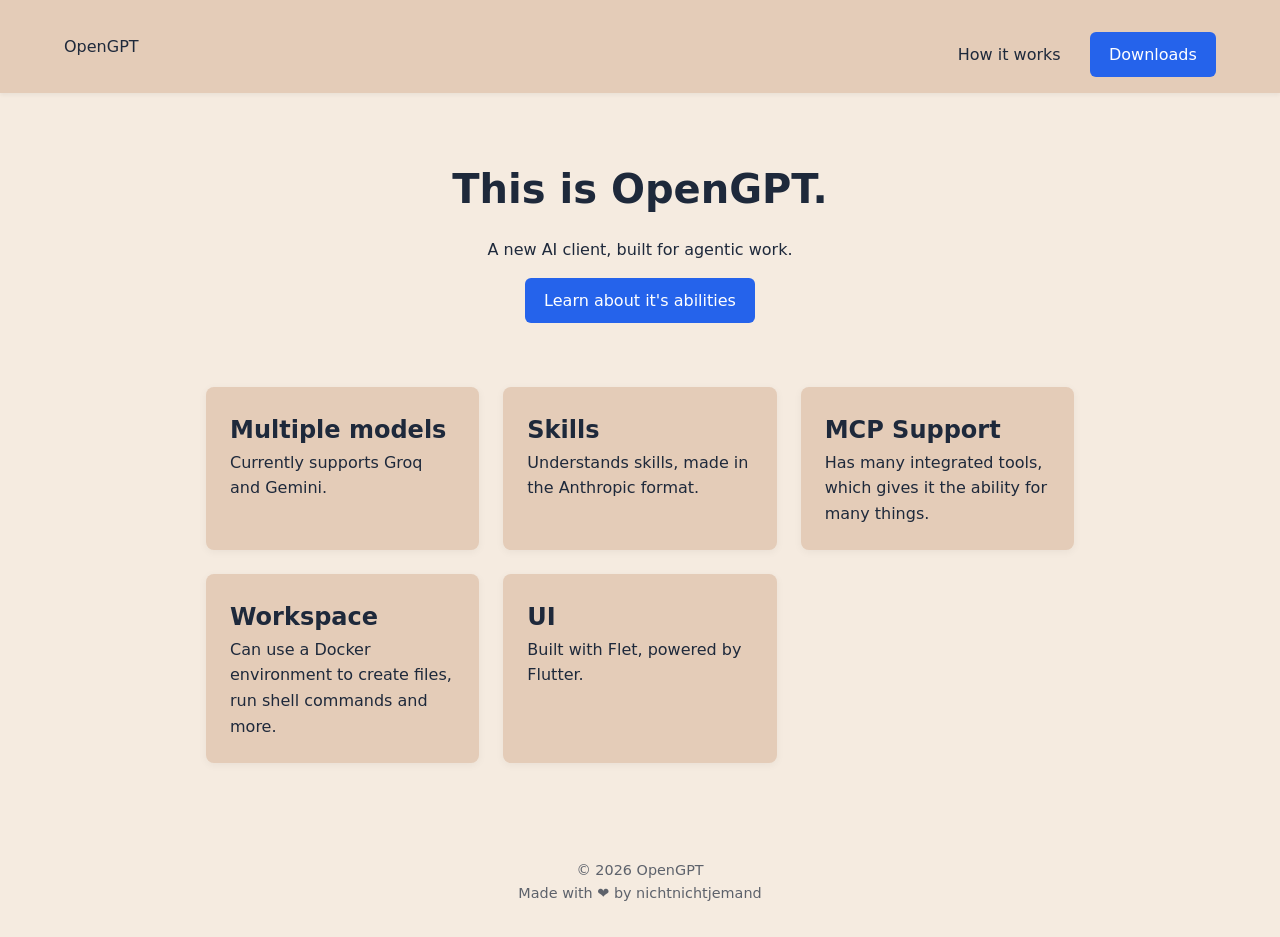
==== docs/index.html @ f940856c "Add first website draft" ====
<!DOCTYPE html>
<html lang="de">

<head>
    <meta charset="UTF-8">
    <meta name="viewport" content="width=device-width, initial-scale=1.0">
    <meta name="description" content="A custom AI client!">
    <title>OpenGPT - A new AI client</title>
    <link rel="icon" href="icon.png" type="image/x-icon">
    <link rel="stylesheet" href="style.css">
</head>

<body>

    <body>
        <header class="navbar">
            <div class="logo">OpenGPT</div>
            <nav>
                <a href="#features">How it works</a>
                <a href="#kontakt" class="btn">Downloads</a>
            </nav>
        </header>

        <main>
            <section class="hero">
                <h1>This is OpenGPT.</h1>
                <p>A new AI client, built for agentic work.</p>
                <a href="#features" class="btn">Learn about it's abilities</a>
            </section>

            <section id="features" class="grid">
                <div class="card">
                    <h2>Multiple models</h2>
                    <p>Currently supports Groq and Gemini.</p>
                </div>
                <div class="card">
                    <h2>Skills</h2>
                    <p>Understands skills, made in the Anthropic format.</p>
                </div>
                <div class="card">
                    <h2>MCP Support</h2>
                    <p>Has many integrated tools, which gives it the ability for many things.</p>
                </div>
                <div class="card">
                    <h2>Workspace</h2>
                    <p>Can use a Docker environment to create files, run shell commands and more.</p>
                </div>
                <div class="card">
                    <h2>UI</h2>
                    <p>Built with Flet, powered by Flutter.</p>
                </div>
            </section>
        </main>

        <footer id="contact">
            <p>&copy; 2026 OpenGPT</p>
            <p>Made with ❤️ by nichtnichtjemand</p>
        </footer>
    </body>

</body>

</html>
---- docs/style.css ----
:root {
    --bg-color: #f5ebe0;
    --surface-color: #e4ccb8;
    --text-color: #1e293b;
    --accent-color: #2563eb;
    --accent-hover: #1d4ed8;
}

* {
    box-sizing: border-box;
    margin: 0;
    padding: 0;
}

body {
    font-family: system-ui, -apple-system, sans-serif;
    background-color: var(--bg-color);
    color: var(--text-color);
    line-height: 1.6;
}

.navbar {
    display: flex;
    justify-content: space-between;
    align-items: center;
    padding: 1rem 5%;
    background-color: var(--surface-color);
    box-shadow: 0 2px 4px rgba(0, 0, 0, 0.05);
}

.navbar a {
    text-decoration: none;
    color: var(--text-color);
    margin-left: 1.5rem;
}

.hero {
    text-align: center;
    padding: 4rem 1rem;
}

.hero h1 {
    font-size: 2.5rem;
    margin-bottom: 1rem;
}

.btn {
    display: inline-block;
    background-color: var(--accent-color);
    color: #ffffff !important;
    padding: 0.6rem 1.2rem;
    border-radius: 6px;
    text-decoration: none;
    margin-top: 1rem;
    transition: background 0.2s;
}

.btn:hover {
    background-color: var(--accent-hover);
}

.grid {
    display: grid;
    grid-template-columns: repeat(auto-fit, minmax(250px, 1fr));
    gap: 1.5rem;
    max-width: 900px;
    margin: 0 auto 4rem;
    padding: 0 1rem;
}

.card {
    background-color: var(--surface-color);
    padding: 1.5rem;
    border-radius: 8px;
    box-shadow: 0 2px 8px rgba(0, 0, 0, 0.05);
}

footer {
    text-align: center;
    padding: 2rem;
    font-size: 0.9rem;
    opacity: 0.7;
}
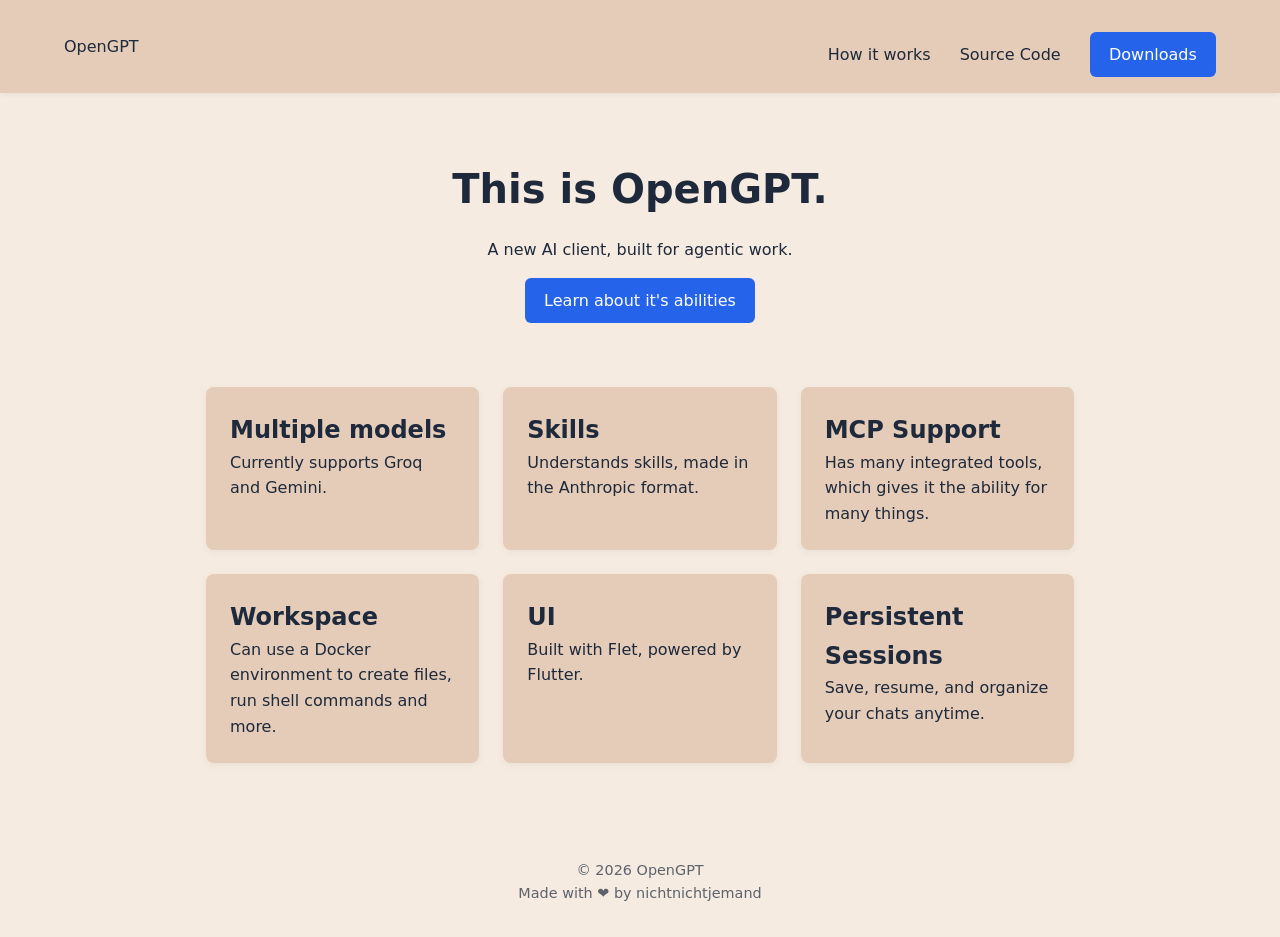
==== commit 7c3c6ce5: "Add content" ====
--- a/docs/index.html
+++ b/docs/index.html
@@ -17,7 +17,9 @@
             <div class="logo">OpenGPT</div>
             <nav>
                 <a href="#features">How it works</a>
-                <a href="#kontakt" class="btn">Downloads</a>
+                <a href="https://github.com/nichtnichtjemand/opengpt">Source Code</a>
+
+                <a href="#downloads" class="btn">Downloads</a>
             </nav>
         </header>
 
@@ -49,10 +51,14 @@
                     <h2>UI</h2>
                     <p>Built with Flet, powered by Flutter.</p>
                 </div>
+                <div class="card">
+                    <h2>Persistent Sessions</h2>
+                    <p>Save, resume, and organize your chats anytime.</p>
+                </div>
             </section>
         </main>
 
-        <footer id="contact">
+        <footer id="footer">
             <p>&copy; 2026 OpenGPT</p>
             <p>Made with ❤️ by nichtnichtjemand</p>
         </footer>
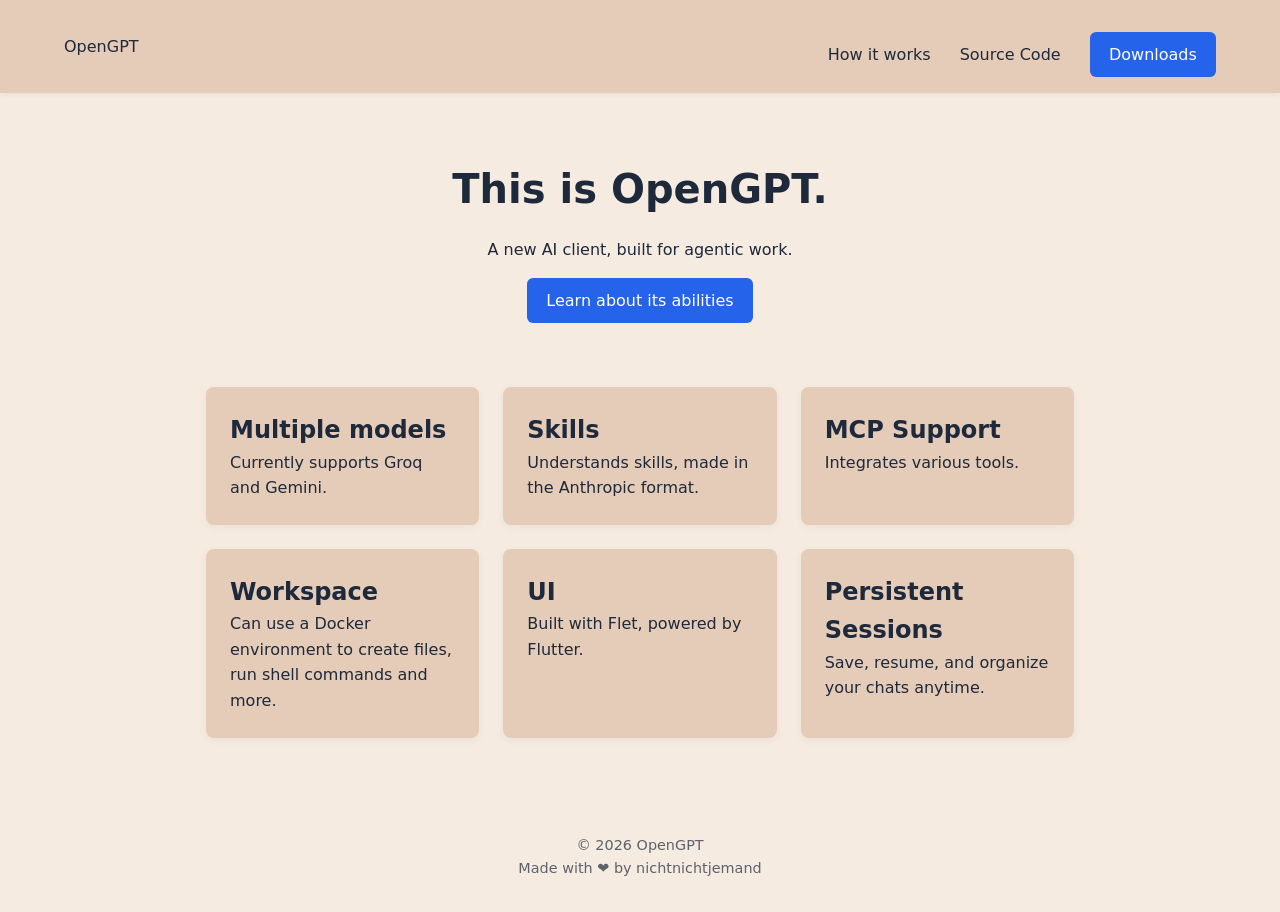
==== commit d9210bfe: "Fix typo" ====
--- a/docs/index.html
+++ b/docs/index.html
@@ -27,7 +27,7 @@
             <section class="hero">
                 <h1>This is OpenGPT.</h1>
                 <p>A new AI client, built for agentic work.</p>
-                <a href="#features" class="btn">Learn about it's abilities</a>
+                <a href="#features" class="btn">Learn about its abilities</a>
             </section>
 
             <section id="features" class="grid">
@@ -41,7 +41,7 @@
                 </div>
                 <div class="card">
                     <h2>MCP Support</h2>
-                    <p>Has many integrated tools, which gives it the ability for many things.</p>
+                    <p>Integrates various tools.</p>
                 </div>
                 <div class="card">
                     <h2>Workspace</h2>
